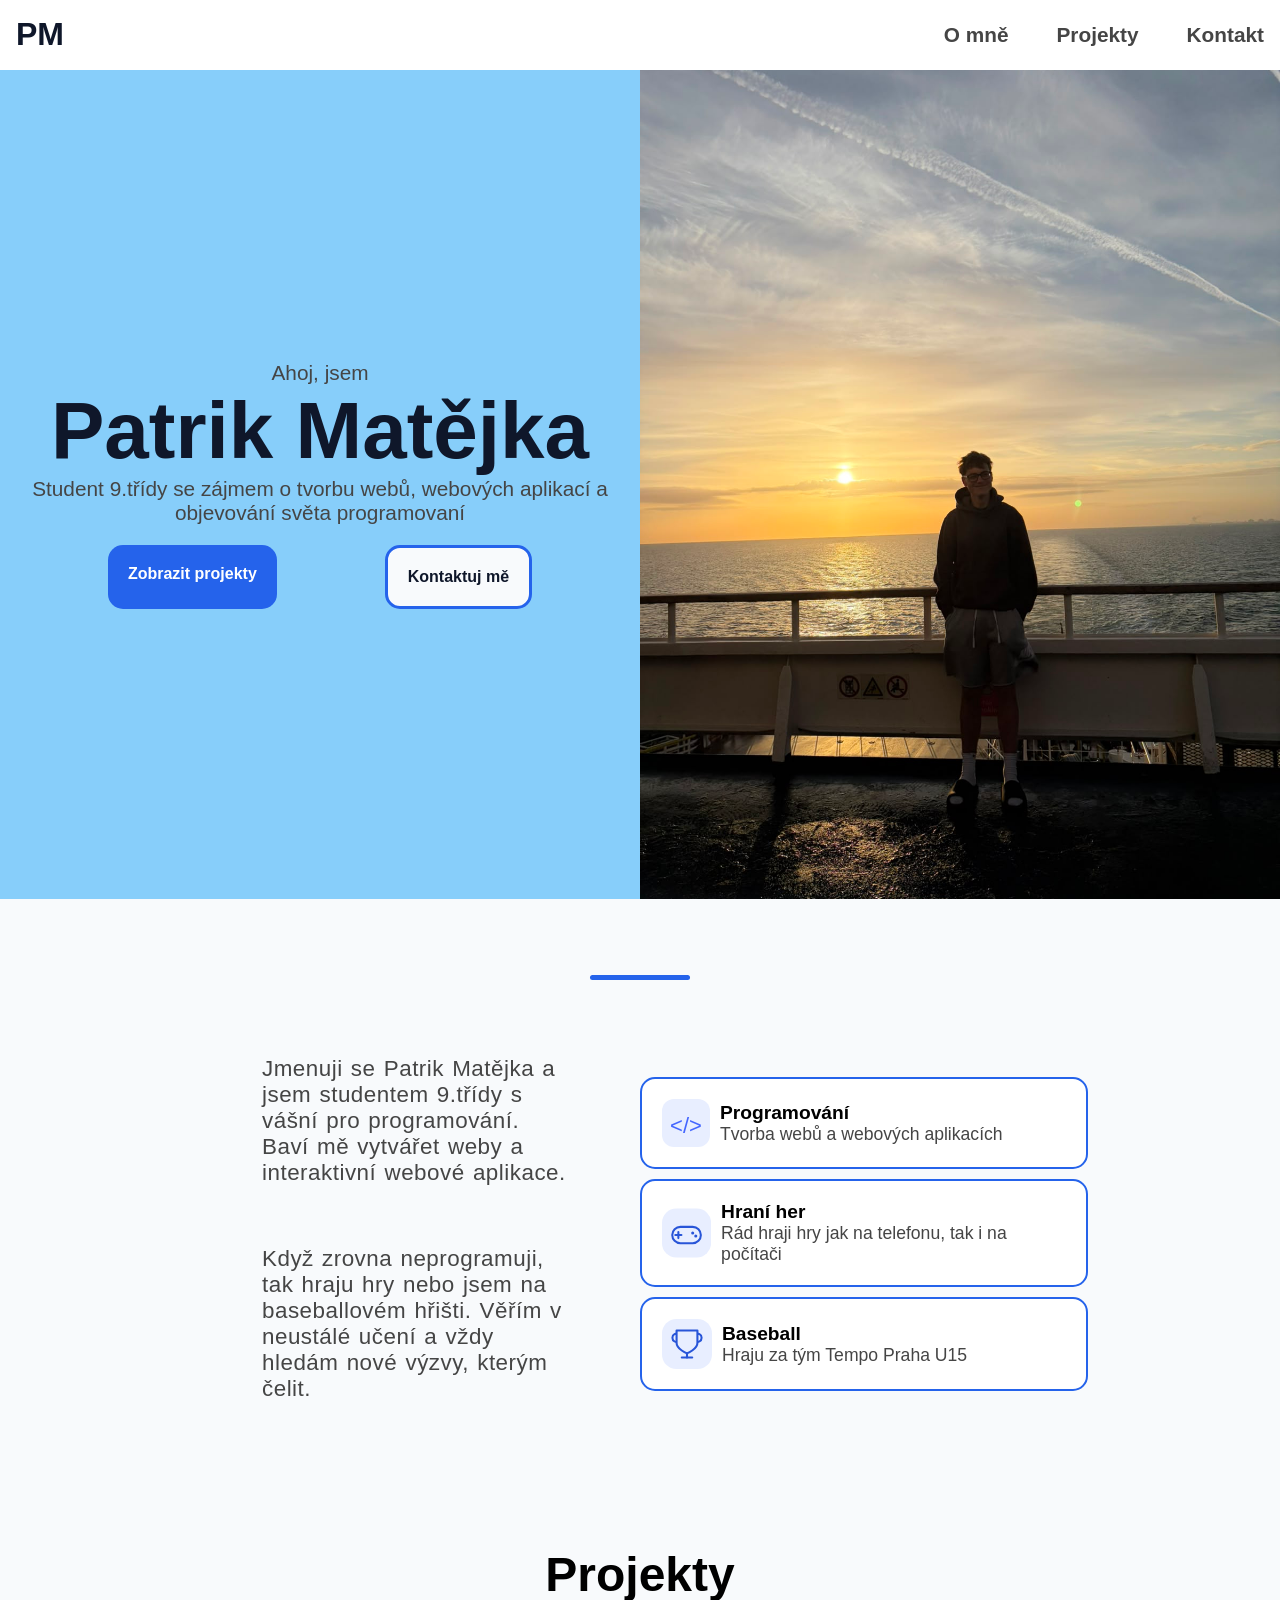
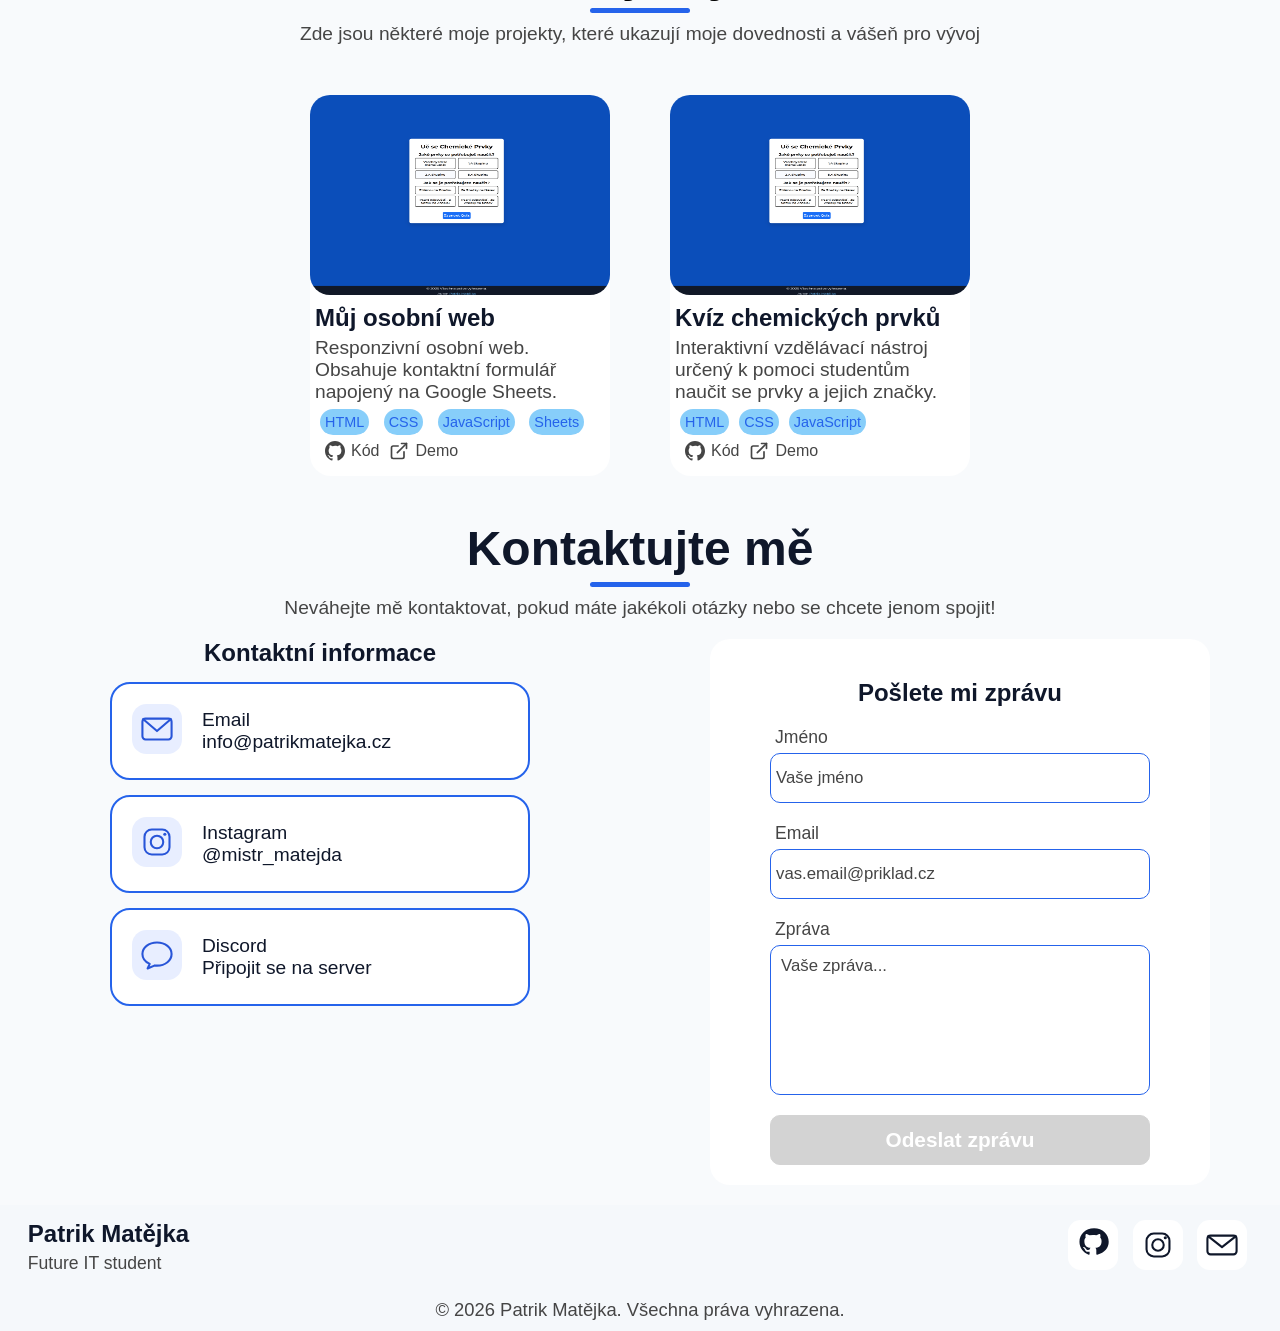
==== index.html @ 0e6f0f00 "Edit photo, Add animation, Add SEO" ====
<!DOCTYPE html>
<html lang="cz">

<head>
    <meta charset="UTF-8">
    <meta name="viewport" content="width=device-width, initial-scale=1.0">
    <title>Patrik Matějka - Webový vývojář</title>
    <meta name="description"
        content="Jsem Patrik Matějka, student a webový vývojář z Prahy. Tvořím weby a webové aplikace v HTML, CSS a JavaScriptu. Podívej se na moje projekty.">
    <meta name="author" content="Patrik Matějka">
    <meta name="robots" content="index, follow">
    <link rel="canonical" href="https://www.patrikmatejka.cz/">

    <!-- Open Graph -->
    <meta property="og:title" content="Patrik Matějka – Webový vývojář & Programátor">
    <meta property="og:description"
        content="Student a webový vývojář z Prahy. Tvořím weby a webové aplikace v HTML, CSS a JavaScriptu.">
    <meta property="og:image" content="https://www.patrikmatejka.cz/photos-icons/myphoto-1.jpeg">
    <meta property="og:url" content="https://www.patrikmatejka.cz/">
    <meta property="og:type" content="website">
    <meta property="og:locale" content="cs_CZ">

    <!-- Twitter/X Card -->
    <meta name="twitter:card" content="summary_large_image">
    <meta name="twitter:title" content="Patrik Matějka – Webový vývojář">
    <meta name="twitter:description" content="Student a webový vývojář z Prahy. Tvořím weby a webové aplikace.">
    <meta name="twitter:image" content="https://www.patrikmatejka.cz/photos-icons/myphoto-1.jpeg">
    <link rel="stylesheet" href="css/style.css">
</head>

<body>
    <!-- === Navbar === -->
    <nav>
        <p><a href="#domu">PM</a></p>
        <div class="hamburger">
            <div class="bar1"></div>
            <div class="bar2"></div>
            <div class="bar3"></div>
        </div>
        <ul class="navbar-links">
            <li><a href="#omne">O mně</a></li>
            <li><a href="#portfolio">Projekty</a></li>
            <li><a href="#kontakt">Kontakt</a></li>
        </ul>
    </nav>
    <!-- === Header === -->
    <header id="domu">
        <div class="header-text">
            <p>Ahoj, jsem </p>
            <h1>Patrik Matějka</h1>
            <p>Student 9.třídy se zájmem o tvorbu webů, webových aplikací a objevování světa programovaní</p>
            <div class="btn-container-header">
                <a href="#portfolio" class="btn-to-portfolio">Zobrazit projekty</a>
                <a href="#kontakt" class="btn-to-contact">Kontaktuj mě</a>
            </div>
        </div>
        <img class="header-img" src="photos-icons/myphoto-1.jpeg" alt="Fokta Patrika Matějky">
    </header>
    <!-- === O mně === -->
    <section class="omne-container" id="omne">
        <h2 class="fade-up">O mně</h2>
        <div class="underline"></div>
        <div class="omne-content-container">
            <div class="omne-text fade-up">
                <div class="omne-text-1">
                    Jmenuji se Patrik Matějka a jsem studentem 9.třídy s vášní pro programování. Baví mě vytvářet weby a
                    interaktivní webové aplikace.
                </div>
                <div class="omne-text-1">
                    Když zrovna neprogramuji, tak hraju hry nebo jsem na baseballovém hřišti. Věřím v neustálé učení a
                    vždy hledám nové výzvy, kterým čelit.
                </div>
            </div>
            <div class="omne-cards">
                <div class="omne-card fade-up"><svg xmlns="http://www.w3.org/2000/svg" viewBox="0 0 24 24" width="48"
                        height="48">
                        <rect width="24" height="24" rx="6" fill="#e8eeff" />
                        <text x="12" y="17" text-anchor="middle" font-size="11" fill="#4466ff">&lt;/&gt;</text>
                    </svg>
                    <div class="omne-card-content">
                        <h3>Programování</h3>
                        <p>Tvorba webů a webových aplikacích</p>
                    </div>
                </div>
                <div class="omne-card fade-up"><svg xmlns="http://www.w3.org/2000/svg" viewBox="0 0 48 48" width="50"
                        height="50">
                        <rect width="48" height="48" rx="14" fill="#e8eeff" />
                        <g transform="translate(8, 12)">
                            <rect x="2" y="6" width="28" height="16" rx="8" fill="none" stroke="#2855d8"
                                stroke-width="2" />
                            <line x1="8" y1="11" x2="8" y2="17" stroke="#2855d8" stroke-width="2"
                                stroke-linecap="round" />
                            <line x1="5" y1="14" x2="11" y2="14" stroke="#2855d8" stroke-width="2"
                                stroke-linecap="round" />
                            <circle cx="22" cy="12" r="1.5" fill="#2855d8" />
                            <circle cx="25" cy="15" r="1.5" fill="#2855d8" />
                        </g>
                    </svg>
                    <div class="omne-card-content">
                        <h3>Hraní her</h3>
                        <p>Rád hraji hry jak na telefonu, tak i na počítači</p>
                    </div>
                </div>
                <div class="omne-card fade-up"><svg xmlns="http://www.w3.org/2000/svg" viewBox="0 0 48 48" width="50"
                        height="50">
                        <rect width="48" height="48" rx="14" fill="#e8eeff" />
                        <g transform="translate(10, 9)">
                            <path d="M4 2 H24 V14 C24 20 14 24 14 24 C14 24 4 20 4 14 Z" fill="none" stroke="#2855d8"
                                stroke-width="2" stroke-linejoin="round" />
                            <path d="M4 5 C4 5 0 5 0 9 C0 13 4 13 4 13" fill="none" stroke="#2855d8" stroke-width="2" />
                            <path d="M24 5 C24 5 28 5 28 9 C28 13 24 13 24 13" fill="none" stroke="#2855d8"
                                stroke-width="2" />
                            <line x1="14" y1="24" x2="14" y2="28" stroke="#2855d8" stroke-width="2"
                                stroke-linecap="round" />
                            <line x1="9" y1="28" x2="19" y2="28" stroke="#2855d8" stroke-width="2"
                                stroke-linecap="round" />
                        </g>
                    </svg>
                    <div class="omne-card-content">
                        <h3>Baseball</h3>
                        <p>Hraju za tým Tempo Praha U15</p>
                    </div>
                </div>
            </div>
        </div>
    </section>
    <!-- === Portfolio === -->
    <section class="portfolio-container" id="portfolio">
        <h2 class="fade-up">Projekty</h2>
        <div class="underline"></div>
        <p>Zde jsou některé moje projekty, které ukazují moje dovednosti a vášeň pro vývoj</p>
        <div class="portfolio-cards">
            <div class="portfolio-card fade-up">
                <img src="/photos-icons/ElementsQuiz.png" alt="Fotka webu" width="100%" height="200px">
                <div class="portfolio-card-content">
                    <h3>Můj osobní web</h3>
                    <p>Responzivní osobní web. Obsahuje kontaktní formulář napojený na Google Sheets.</p>
                    <div class="stack-container">
                        <span class="stack">HTML</span>
                        <span class="stack">CSS</span>
                        <span class="stack">JavaScript</span>
                        <span class="stack">Sheets</span>
                    </div>
                    <div class="portfolio-card-link-container">
                        <a href="https://github.com/Matejda1/MyWebsite" class="portfolio-link">
                            <svg class="link-icon" xmlns="http://www.w3.org/2000/svg" viewBox="0 0 24 24" width="20"
                                height="20" fill="currentColor">
                                <path
                                    d="M12 0C5.37 0 0 5.37 0 12c0 5.3 3.44 9.8 8.21 11.39.6.11.82-.26.82-.58v-2.03c-3.34.73-4.04-1.61-4.04-1.61-.55-1.39-1.34-1.76-1.34-1.76-1.09-.74.08-.73.08-.73 1.2.08 1.84 1.24 1.84 1.24 1.07 1.83 2.81 1.3 3.5 1 .11-.78.42-1.3.76-1.6-2.67-.3-5.47-1.33-5.47-5.93 0-1.31.47-2.38 1.24-3.22-.14-.3-.54-1.52.1-3.18 0 0 1.01-.32 3.3 1.23a11.5 11.5 0 0 1 3-.4c1.02 0 2.04.14 3 .4 2.29-1.55 3.3-1.23 3.3-1.23.64 1.66.24 2.88.12 3.18.77.84 1.23 1.91 1.23 3.22 0 4.61-2.81 5.63-5.49 5.92.43.37.82 1.1.82 2.22v3.29c0 .32.21.7.83.58C20.57 21.8 24 17.3 24 12c0-6.63-5.37-12-12-12z" />
                            </svg>
                            Kód
                        </a>
                        <a href="https://patrikmatejka.cz/" class="portfolio-link">
                            <svg class="link-icon" xmlns="http://www.w3.org/2000/svg" viewBox="0 0 24 24" width="20"
                                height="20" fill="none" stroke="currentColor" stroke-width="2" stroke-linecap="round"
                                stroke-linejoin="round">
                                <path d="M18 13v6a2 2 0 0 1-2 2H5a2 2 0 0 1-2-2V8a2 2 0 0 1 2-2h6" />
                                <polyline points="15 3 21 3 21 9" />
                                <line x1="10" y1="14" x2="21" y2="3" />
                            </svg>
                            Demo
                        </a>
                    </div>
                </div>
            </div>
            <div class="portfolio-card fade-up">
                <img src="/photos-icons/ElementsQuiz.png" alt="Fotka webu" width="100%" height="200px">
                <div class="portfolio-card-content">
                    <h3>Kvíz chemických prvků</h3>
                    <p>Interaktivní vzdělávací nástroj určený k pomoci studentům naučit se prvky a jejich značky.</p>
                    <div class="stack-container">
                        <span class="stack">HTML</span><span class="stack">CSS</span><span
                            class="stack">JavaScript</span>
                    </div>
                    <div class="portfolio-card-link-container">
                        <a href="https://github.com/Matejda1/Elements-Quiz" class="portfolio-link">
                            <svg class="link-icon" xmlns="http://www.w3.org/2000/svg" viewBox="0 0 24 24" width="20"
                                height="20" fill="currentColor">
                                <path
                                    d="M12 0C5.37 0 0 5.37 0 12c0 5.3 3.44 9.8 8.21 11.39.6.11.82-.26.82-.58v-2.03c-3.34.73-4.04-1.61-4.04-1.61-.55-1.39-1.34-1.76-1.34-1.76-1.09-.74.08-.73.08-.73 1.2.08 1.84 1.24 1.84 1.24 1.07 1.83 2.81 1.3 3.5 1 .11-.78.42-1.3.76-1.6-2.67-.3-5.47-1.33-5.47-5.93 0-1.31.47-2.38 1.24-3.22-.14-.3-.54-1.52.1-3.18 0 0 1.01-.32 3.3 1.23a11.5 11.5 0 0 1 3-.4c1.02 0 2.04.14 3 .4 2.29-1.55 3.3-1.23 3.3-1.23.64 1.66.24 2.88.12 3.18.77.84 1.23 1.91 1.23 3.22 0 4.61-2.81 5.63-5.49 5.92.43.37.82 1.1.82 2.22v3.29c0 .32.21.7.83.58C20.57 21.8 24 17.3 24 12c0-6.63-5.37-12-12-12z" />
                            </svg>
                            Kód
                        </a>
                        <a href="https://matejda1.github.io/Elements-Quiz/Vzorecky" class="portfolio-link">
                            <svg class="link-icon" xmlns="http://www.w3.org/2000/svg" viewBox="0 0 24 24" width="20"
                                height="20" fill="none" stroke="currentColor" stroke-width="2" stroke-linecap="round"
                                stroke-linejoin="round">
                                <path d="M18 13v6a2 2 0 0 1-2 2H5a2 2 0 0 1-2-2V8a2 2 0 0 1 2-2h6" />
                                <polyline points="15 3 21 3 21 9" />
                                <line x1="10" y1="14" x2="21" y2="3" />
                            </svg>
                            Demo
                        </a>
                    </div>
                </div>
            </div>
        </div>
    </section>
    <!-- === Kontakt === -->
    <section class="contact" id="kontakt">
        <h2 class="fade-up">Kontaktujte mě</h2>
        <div class="underline"></div>
        <p>Neváhejte mě kontaktovat, pokud máte jakékoli otázky nebo se chcete jenom spojit!</p>
        <div class="contact-content-container">
            <div class="contact-content-info">
                <h3>Kontaktní informace</h3>
                <a href="mailto:info@patrikmatejka.cz">
                    <div class="contact-card fade-up">
                        <svg xmlns="http://www.w3.org/2000/svg" viewBox="0 0 48 48" width="50" height="50">
                            <rect width="48" height="48" rx="14" fill="#e8eeff" />
                            <rect x="10" y="14" width="28" height="20" rx="3" fill="none" stroke="#2855d8"
                                stroke-width="2" />
                            <polyline points="10,14 24,26 38,14" fill="none" stroke="#2855d8" stroke-width="2"
                                stroke-linejoin="round" />
                        </svg>
                        <div class="contact-card-content">
                            <p>Email</p>
                            <a href="mailto:info@patrikmatejka.cz">info@patrikmatejka.cz</a>
                        </div>
                    </div>
                </a>
                <a href="https://www.instagram.com/mistr_matejda/">
                    <div class="contact-card fade-up">
                        <svg xmlns="http://www.w3.org/2000/svg" viewBox="0 0 48 48" width="50" height="50">
                            <rect width="48" height="48" rx="14" fill="#e8eeff" />
                            <rect x="12" y="12" width="24" height="24" rx="7" fill="none" stroke="#2855d8"
                                stroke-width="2" />
                            <circle cx="24" cy="24" r="6" fill="none" stroke="#2855d8" stroke-width="2" />
                            <circle cx="31.5" cy="16.5" r="1.5" fill="#2855d8" />
                        </svg>
                        <div class="contact-card-content">
                            <p>Instagram</p>
                            <a href="https://www.instagram.com/mistr_matejda/">@mistr_matejda</a>
                        </div>
                    </div>
                </a>
                <a href="https://discord.gg/bw46tmnAXj">
                    <div class="contact-card fade-up">
                        <svg xmlns="http://www.w3.org/2000/svg" viewBox="0 0 48 48" width="50" height="50">
                            <rect width="48" height="48" rx="14" fill="#e8eeff" />
                            <path
                                d="M24 12 C16 12 10 17 10 23 C10 27 12.5 30.5 17 32.5 L15 37 L22 34 C22.6 34.1 23.3 34.2 24 34.2 C32 34.2 38 29.2 38 23 C38 17 32 12 24 12 Z"
                                fill="none" stroke="#2855d8" stroke-width="2" stroke-linejoin="round" />
                        </svg>
                        <div class="contact-card-content">
                            <p>Discord</p>
                            <a href="https://discord.gg/bw46tmnAXj">Připojit se na server</a>
                        </div>
                    </div>
                </a>
            </div>
            <div class="contact-form fade-up">
                <h3>Pošlete mi zprávu</h3>
                <form id="contact-form" method="post"
                    action="https://script.google.com/macros/s/AKfycbztQ-FtQQVU8nVSFW3nw4bWiUqEK07-Dh3P06Pc-l7htxsN2pTFbWl1QO2HwCTyJEe8/exec">
                    <div>
                        <label for="name">Jméno</label>
                        <input id="name-input" class="input-js" name="name" type="text" placeholder="Vaše jméno"
                            required>
                    </div>
                    <div>
                        <label for="email">Email</label>
                        <input id="email-input" class="input-js" name="email" type="email"
                            placeholder="vas.email@priklad.cz" required>
                    </div>
                    <div>
                        <label for="message">Zpráva</label>
                        <textarea id="message-input" class="input-js" name="message"
                            placeholder="Vaše zpráva..."></textarea>
                    </div>
                    <button id="submitBtn" type="submit">Odeslat zprávu</button>
                </form>
            </div>
        </div>
    </section>
    <!-- === Footer === -->
    <footer>
        <div class="footer-content">
            <div class="footer-content-text">
                <h3>Patrik Matějka</h3>
                <p>Future IT student</p>
            </div>
            <div class="footer-content-icons">
                <a href="https://github.com/Matejda1">
                    <svg xmlns="http://www.w3.org/2000/svg" viewBox="0 0 48 48" width="50" height="50">
                        <rect width="48" height="48" rx="12" fill="#f1f3f5" />
                        <path transform="translate(11, 8) scale(1.08)"
                            d="M13 0C5.37 0 0 5.37 0 12c0 5.3 3.44 9.8 8.21 11.39.6.11.82-.26.82-.58v-2.03c-3.34.73-4.04-1.61-4.04-1.61-.55-1.39-1.34-1.76-1.34-1.76-1.09-.74.08-.73.08-.73 1.2.08 1.84 1.24 1.84 1.24 1.07 1.83 2.81 1.3 3.5 1 .11-.78.42-1.3.76-1.6-2.67-.3-5.47-1.33-5.47-5.93 0-1.31.47-2.38 1.24-3.22-.14-.3-.54-1.52.1-3.18 0 0 1.01-.32 3.3 1.23a11.5 11.5 0 0 1 3-.4c1.02 0 2.04.14 3 .4 2.29-1.55 3.3-1.23 3.3-1.23.64 1.66.24 2.88.12 3.18.77.84 1.23 1.91 1.23 3.22 0 4.61-2.81 5.63-5.49 5.92.43.37.82 1.1.82 2.22v3.29c0 .32.21.7.83.58C22.57 21.8 26 17.3 26 12 26 5.37 20.63 0 13 0z"
                            fill="#0F172A" />
                    </svg>
                </a>
                <a href="https://www.instagram.com/mistr_matejda/">
                    <svg xmlns="http://www.w3.org/2000/svg" viewBox="0 0 48 48" width="50" height="50">
                        <rect width="48" height="48" rx="12" fill="#f1f3f5" />
                        <rect x="13" y="13" width="22" height="22" rx="7" fill="none" stroke="#0F172A"
                            stroke-width="2" />
                        <circle cx="24" cy="24" r="5.5" fill="none" stroke="#0F172A" stroke-width="2" />
                        <circle cx="31" cy="17" r="1.5" fill="#0F172A" />
                    </svg>
                </a>
                <a href="mailto:info@patrikmatejka.cz">
                    <svg xmlns="http://www.w3.org/2000/svg" viewBox="0 0 48 48" width="50" height="50">
                        <rect width="48" height="48" rx="12" fill="#f1f3f5" />
                        <rect x="10" y="15" width="28" height="18" rx="3" fill="none" stroke="#0F172A"
                            stroke-width="2" />
                        <polyline points="10,15 24,26 38,15" fill="none" stroke="#0F172A" stroke-width="2"
                            stroke-linejoin="round" />
                    </svg>
                </a>
            </div>
        </div>
        <div class="footer-oficials">
            <p>© <span id="footer-year"></span> Patrik Matějka. Všechna práva vyhrazena.</p>
        </div>
    </footer>

    <!-- Alert -->
    <div class="alert" style="display: none;">
        <div class="all-contentA">
            <h2 class="titleA"></h2>
            <div class="contentA">
                <p class="text"></p>
                <button class="confirmABtn"></button>
            </div>
        </div>
    </div>

    <script src="js/main.js" defer></script>

    <script type="application/ld+json">
        {
        "@context": "https://schema.org",
        "@type": "Person",
        "name": "Patrik Matějka",
        "url": "https://www.patrikmatejka.cz",
        "email": "info@patrikmatejka.cz",
        "jobTitle": "Webový vývojář",
        "description": "Student a webový vývojář z Prahy se zaměřením na HTML, CSS a JavaScript.",
        "sameAs": [
            "https://github.com/Matejda1",
            "https://www.instagram.com/mistr_matejda/"
        ]
    }
    </script>
</body>

</html>
---- css/style.css ----
* {
    margin: 0;
    padding: 0;
    box-sizing: border-box;
}

/* Fonts */
@import url('https://fonts.googleapis.com/css2?family=Poppins:wght@400;500;600;700&family=Inter:wght@400;500;600;700&display=swap');

:root {
    --background-white: #F8FAFC;
    --background-normal-white: #fff;
    --background-grey: #F5F8FB;
    --text-dark: #0F172A;
    --text-grey: #454545;
    --text-white: #fff;
    --primary-blue: #2563EB;
    --secondary-blue: #38BDF8;
    --background-blue: #87CEFA;
    --footer-background: #F5F8FB;
    --heading-font: "Poppins", sans-serif;
    --text-font: "Inter", sans-serif;
    --transition-main: 0.4s;
    --transition-secondary: 0.2s;
}

h1,
h2,
h3,
h4,
h5,
h6 {
    font-family: var(--heading-font);
}

h2 {
    font-size: 3rem;
    padding-top: 15px;
}

body {
    font-family: var(--text-font);
    padding-top: 70px;
    position: relative;
}

ul {
    list-style: none;
}

a {
    text-decoration: none;
}

/* Reusable elemets */
.underline {
    width: 100px;
    height: 5px;
    margin: 6px 0;
    background-color: var(--primary-blue);
    margin-left: auto;
    margin-right: auto;
    border-radius: 5px;
}

.fade-up {
    opacity: 0;
    transform: translateY(40px);
    animation: fadeUp ease forwards;
    animation-timeline: view();
    animation-range: entry 0% cover 30%;
}

@keyframes fadeUp {
    from {
        opacity: 0;
        transform: translateY(40px);
    }

    to {
        opacity: 1;
        transform: translateY(0);
    }
}

/* Alert */
.alert {
    position: fixed;
    top: 0;
    left: 0;
    right: 0;
    bottom: 0;
    display: flex;
    align-items: center;
    justify-content: center;
    background-color: rgba(0, 0, 0, 0.5);
}

.all-contentA {
    background: var(--background-normal-white);
    padding: 10px;
    padding-top: 30px;
    padding-bottom: 30px;
    border-radius: 10px;
    width: 300px;
    text-align: center;
}

.alert>.all-contentA>.titleA {
    font-size: 1.5rem;
    font-weight: 700;
    color: var(--text-dark);
}

.alert>.all-contentA>.contentA {
    margin-top: 10px;
    font-size: 1rem;
    font-weight: 500;
    color: var(--text-grey);
}

.alert>.all-contentA>.contentA>.confirmABtn {
    margin-top: 10px;
    margin-bottom: 5px;
    padding: 10px;
    background-color: var(--background-blue);
    border: none;
    border-radius: 10px;
    font-size: 1.1rem;
    font-weight: bold;
    color: var(--text-white);
}


/* Navbar */
nav {
    background-color: var(--background-normal-white);
    display: flex;
    justify-content: space-between;
    padding: 1rem;
    font-weight: bold;
    font-size: 1.3rem;
    align-items: center;
    position: fixed;
    top: 0;
    width: 100%;
    overflow: hidden;
    z-index: 9999;
    transition: var(--transition-main);
}


.navbar-links>li>a {
    color: var(--text-grey);
}

nav>p:hover>a,
.navbar-links>li:hover>a {
    color: var(--primary-blue);
    cursor: pointer;
}

.navbar-links {
    display: flex;
    gap: 3rem;
}

nav>p>a {
    font-family: var(--heading-font);
    color: var(--text-dark);
    font-size: 2rem;
}

.hamburger {
    display: none;
    cursor: pointer;
    width: 34px;
}

.bar1,
.bar2,
.bar3 {
    width: 35px;
    height: 5px;
    margin: 6px 0;
    transition: var(--transition-main);
    background-color: var(--primary-blue);
}

.change .bar1 {
    transform: translate(0, 11px) rotate(-45deg);
}

.change .bar2 {
    opacity: 0;
}

.change .bar3 {
    transform: translate(0, -11px) rotate(45deg);
}

@media (max-width: 768px) {
    nav {
        flex-wrap: wrap;
    }

    .hamburger {
        display: inline-block;
        flex-wrap: wrap;
    }

    .navbar-links {
        display: none;
        flex-basis: 100%;
        flex-wrap: wrap;
    }

    .navbar-links li {
        flex-basis: 100%;
    }

    .navbar-links a {
        text-align: center;
    }
}

/* Heading */
header {
    display: grid;
    position: relative;
    min-height: calc(100vh - 71px);
    grid-template-columns: 50% 50%;
    background-color: var(--background-white);
}

.header-text {
    display: flex;
    flex-direction: column;
    justify-content: center;
    text-align: center;
    background-color: var(--background-blue);
}

.header-text>p {
    color: var(--text-grey);
    font-size: 1.3rem;
    transition: var(--transition-secondary);
}

.header-text>h1 {
    color: var(--text-dark);
    font-size: 5rem;
    transition: var(--transition-main);
}

.btn-container-header {
    display: flex;
    margin-top: 20px;
    justify-content: space-evenly;
    transition: var(--transition-secondary);
}

.btn-to-portfolio {
    height: auto;
    width: auto;
    padding: 20px;
    border-radius: 15px;
    background-color: var(--primary-blue);
    font-weight: bold;
}

.btn-to-portfolio:hover {
    cursor: pointer;
    background-color: var(--secondary-blue);
    transition: var(--transition-main);
}

.btn-to-portfolio:hover {
    color: var(--text-dark);
}

.btn-to-portfolio {
    color: var(--text-white);
}

.btn-to-contact {
    background-color: var(--background-white);
    height: auto;
    width: auto;
    padding: 20px;
    border-radius: 15px;
    font-weight: bold;
    border: solid var(--primary-blue);
}

.btn-to-contact {
    color: var(--text-dark);
}

.btn-to-contact:hover {
    cursor: pointer;
    border: 4px solid var(--secondary-blue);
    transition: var(--transition-main);
}

.header-img {
    width: 100%;
    height: calc(100vh - 71px);
    object-fit: cover;
    object-position: center;
}

@media (max-width: 768px) {
    header {
        grid-template-columns: 100%;
    }

    .header-text {
        height: calc(100vh - 71px);
        align-items: center;
    }

    .btn-container-header {
        width: 50%;
    }

    .btn-to-portfolio,
    .btn-to-contact {
        margin-top: 10px;
    }

    .header-img {
        height: 90vh;
    }
}

@media (max-width: 600px) {
    .btn-container-header {
        flex-direction: column;
    }
}

/* O mne */
.omne-container {
    text-align: center;
    background-color: var(--background-white);
    width: 100%;
    height: auto;
    padding-bottom: 60px;
    z-index: 9999;
}

.omne-content-container {
    display: grid;
    grid-template-columns: 50% 50%;
    margin-left: auto;
    margin-right: auto;
    width: 70%;
}

.omne-text {
    padding: 40px;
}

.omne-text-1 {
    text-align: start;
    padding: 30px;
    color: var(--text-grey);
    font-weight: 500;
    font-size: 1.4rem;
    letter-spacing: 0.5px;
    word-spacing: 1.5px;
}

.omne-cards {
    display: flex;
    flex-direction: column;
    justify-content: center;
}

.omne-card {
    display: flex;
    max-width: 550px;
    height: auto;
    background-color: var(--background-normal-white);
    padding: 20px;
    margin-top: 10px;
    align-items: center;
    border: solid 2px var(--primary-blue);
    border-radius: 15px;
}

.omne-card:hover {
    border: solid 2px var(--secondary-blue);
    padding: 25px;
    transition: var(--transition-secondary);
    cursor: pointer;
}

.omne-card-content {
    text-align: start;
    margin-left: 10px;
}

.omne-card-content>h3 {
    font-size: 1.2rem;
}

.omne-card-content>p {
    color: var(--text-grey);
    font-size: 1.1rem;
}

@media (max-width: 1200px) {
    .omne-content-container {
        width: 100%;
    }

    .omne-text-1 {
        padding: 0;
        padding-top: 30px;
    }
}

@media (max-width: 768px) {
    .omne-content-container {
        grid-template-columns: 100%;
    }

    .omne-cards {
        align-items: center;
    }

    .omne-card {
        width: 90%;
    }
}

/* Portfolio */
.portfolio-container {
    text-align: center;
    height: auto;
    background-color: var(--background-white);
}

.portfolio-container>p {
    color: var(--text-grey);
    font-size: 1.2rem;
    margin-top: 10px;
    margin-bottom: 20px;
}

.portfolio-cards {
    display: flex;
    flex-wrap: wrap;
    justify-content: center;
}

.portfolio-card {
    max-width: 300px;
    width: fit-content;
    margin: 30px;
    border-radius: 21px;
    background-color: var(--background-normal-white);
    text-align: start;
}

.portfolio-card:hover {
    border: solid 2px var(--secondary-blue);
    border-radius: 21px;
    transition: var(--transition-main);
    cursor: pointer;
    transition: var(--transition-secondary);
}

.portfolio-card:hover>.portfolio-card-content {
    padding: 7px;
    transition: var(--transition-main);
}

.portfolio-card>img {
    border-radius: 20px;
}

.portfolio-card-content {
    padding: 5px;
}

.portfolio-card-content>h3 {
    font-size: 1.5rem;
    color: var(--text-dark);
}

.portfolio-card-content>p {
    color: var(--text-grey);
    font-size: 1.2rem;
    margin-top: 5px;
}

.stack-container {
    margin-top: 10px;
}

.stack {
    margin: 5px;
    padding: 5px;
    background-color: var(--background-blue);
    width: fit-content;
    border-radius: 15px;
    color: var(--primary-blue);
    font-size: 0.9rem;
}

.portfolio-card-link-container {
    display: flex;
    gap: 10px;
    margin: 10px;
}

.portfolio-link {
    display: flex;
    align-items: center;
    gap: 6px;
    color: var(--text-grey);
    transition: var(--transition-secondary);
}

.portfolio-link:hover {
    color: var(--primary-blue);
}

@media (max-width: 768px) {
    .portfolio-container {
        padding-top: var(--omne-height);
    }
}

/* Kontakt */
.contact {
    text-align: center;
    background-color: var(--background-white);
    padding-bottom: 20px;
}

.contact>h2 {
    color: var(--text-dark);
}

.contact>p {
    color: var(--text-grey);
    font-size: 1.2rem;
    margin-top: 10px;
    margin-bottom: 20px;
}

.contact-content-container {
    display: grid;
    grid-template-columns: 50% 50%;
}

.contact-content-info>h3,
.contact-form>h3 {
    color: var(--text-dark);
    font-size: 1.5rem;
}

.contact-card {
    display: flex;
    margin: 15px;
    padding: 20px;
    background-color: var(--background-normal-white);
    width: 420px;
    margin-left: auto;
    margin-right: auto;
    align-items: center;
    border-radius: 20px;
    border: 2px solid var(--primary-blue);
}

.contact-card:hover {
    border: 2px solid var(--secondary-blue);
    transition: var(--transition-secondary);
}

.contact-card-content {
    text-align: start;
    margin-left: 20px;
    padding-right: 100px;
}

.contact-card-content>p {
    color: var(--text-grey);
    margin-bottom: 2px;
}

.contact-card-content>a {
    color: var(--text-dark);
    font-size: 1.2rem;
}

.contact-form {
    width: 500px;
    height: fit-content;
    padding-left: 60px;
    padding-right: 60px;
    padding-top: 40px;
    padding-bottom: 20px;
    height: fit-content;
    background-color: var(--background-normal-white);
    border-radius: 20px;
    margin-left: auto;
    margin-right: auto;
}

.contact-form>h3 {
    margin-bottom: 20px;
    color: var(--text-dark);
}

.contact-form>form {
    display: flex;
    flex-direction: column;
    gap: 20px;
    height: fit-content;
}

.contact-form>form>div {
    display: flex;
    flex-direction: column;
    gap: 5px;
    align-items: start;
}

.contact-form>form>div>label {
    color: var(--text-grey);
    font-size: 1.1rem;
    margin-left: 5px;
}

.contact-form>form>div>input,
.contact-form>form>div>textarea {
    width: 100%;
    height: 50px;
    border-radius: 10px;
    border: 1.5px solid var(--primary-blue);
    outline: none;
    padding: 5px;
}

.contact-form>form>div>input:focus,
.contact-form>form>div>textarea:focus {
    border: 1.5px solid var(--secondary-blue);
}

.contact-form>form>div>input::placeholder,
.contact-form>form>div>textarea::placeholder {
    color: var(--text-grey);
    font-family: var(--text-font);
    font-size: 1.05rem;
}

.contact-form>form>div>input:not(:placeholder-shown),
.contact-form>form>div>textarea:not(:placeholder-shown) {
    color: var(--text-dark);
    font-size: 1.1rem;
    background-color: #E8F0FE;
}

.contact-form input.touched:valid,
.contact-form textarea.touched:not(:placeholder-shown) {
    background-color: #E8F0FE;
}

.contact-form input.touched:invalid {
    background-color: #fff0f0;
    border-color: #ef4444;
}

.contact-form>form>div>textarea {
    width: 100%;
    height: 150px;
    resize: none;
}

.contact-form>form>div>textarea {
    padding: 10px;
}

.contact-form>form>button {
    width: 100%;
    height: 50px;
    border-radius: 10px;
    background-color: #D3D3D3;
    border: 1px solid #D3D3D3;
    color: var(--text-white);
    font-size: 1.3rem;
    font-weight: bold;
}

.contact-form>form:valid>button {
    background-color: var(--primary-blue);
    border: 1px solid var(--primary-blue);
}

@media (max-width: 850px) {
    .contact-content-container {
        grid-template-columns: 100%;
    }

    .contact-card {
        width: 350px;
    }

    .contact-card-content {
        padding-right: 50px;
    }

    .contact-form {
        margin-top: 20px;
    }
}

@media (max-width: 450px) {
    .contact-card {
        width: 300px;
    }

    .contact-form {
        width: 300px;
        padding-left: 30px;
        padding-right: 30px;
    }
}

/* Footer */
footer {
    background-color: var(--background-grey);
}

.footer-content {
    display: flex;
    width: 98%;
    margin-left: auto;
    margin-right: auto;
    justify-content: space-between;
    padding: 15px;
}

.footer-content-text>h3 {
    font-size: 1.5rem;
    color: var(--text-dark);
}

.footer-content-text>p {
    color: var(--text-grey);
    margin-top: 5px;
    font-size: 1.1rem;
}

.footer-content-icons>a {
    padding: 5px;
}

.footer-content-icons>a>svg>rect {
    fill: var(--background-normal-white);
}

.footer-content-icons>a:hover>svg>rect {
    fill: var(--background-blue);
    transition: var(--transition-secondary);
}

.footer-oficials {
    text-align: center;
    padding: 10px;
    font-size: 1.15rem;
    color: var(--text-grey);
}

@media (max-width: 768px) {
    .footer-content {
        flex-direction: column;
    }

    .footer-content-text {
        text-align: center;
    }

    .footer-content-icons {
        margin-left: auto;
        margin-right: auto;
        margin-top: 15px;
    }
}
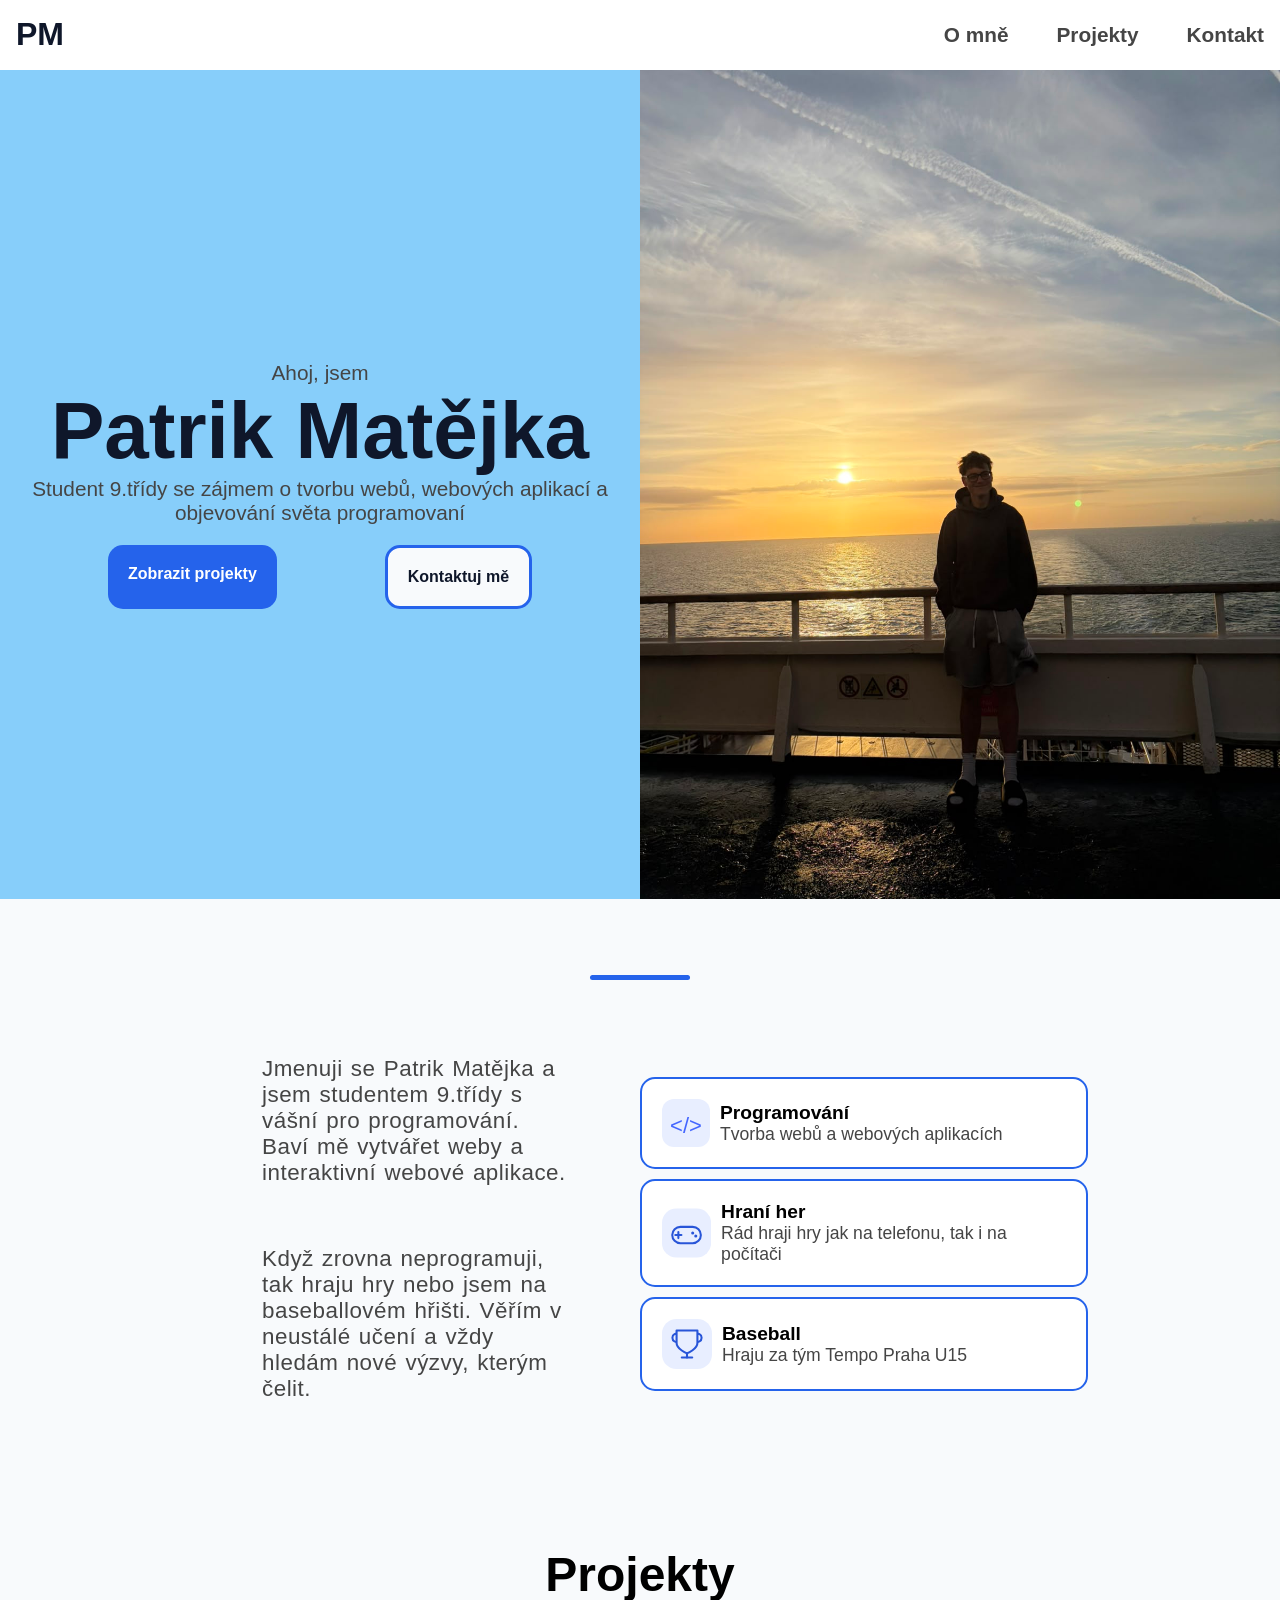
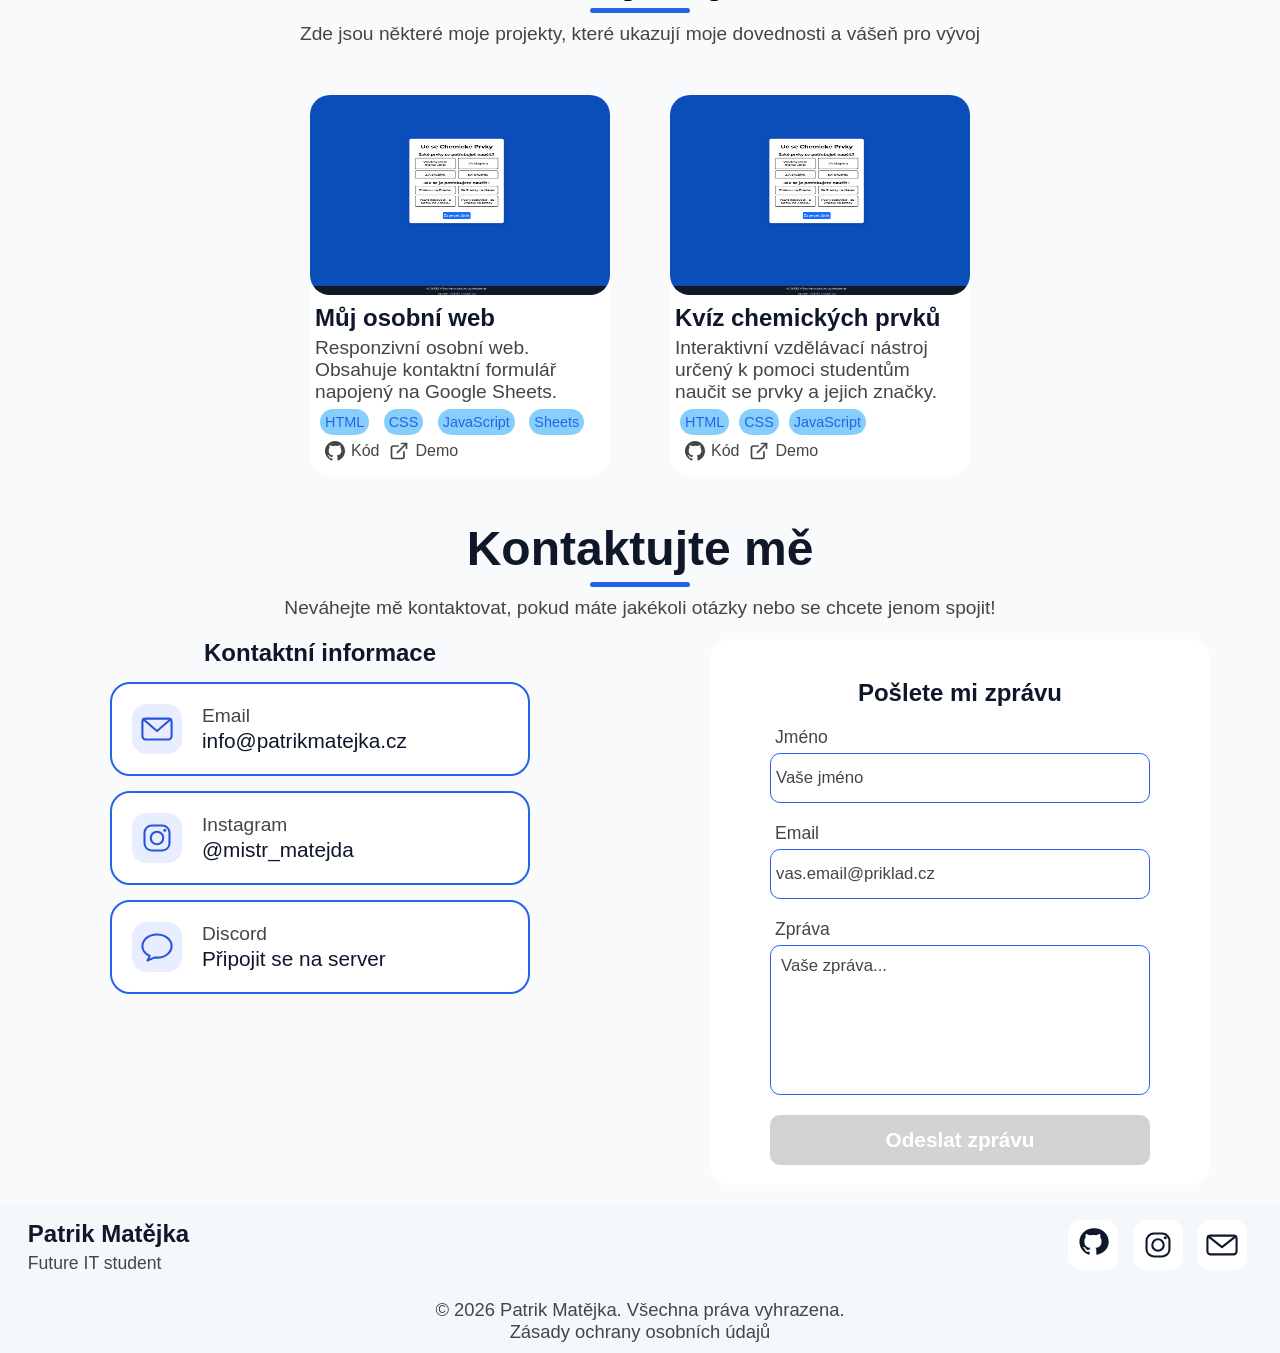
==== commit ce1d236c: "Add Privacy Policy, Add Honeypot Add full css and html for Privacy Policy, Add Honeypot for form, Ed" ====
--- a/index.html
+++ b/index.html
@@ -25,6 +25,7 @@
     <meta name="twitter:title" content="Patrik Matějka – Webový vývojář">
     <meta name="twitter:description" content="Student a webový vývojář z Prahy. Tvořím weby a webové aplikace.">
     <meta name="twitter:image" content="https://www.patrikmatejka.cz/photos-icons/myphoto-1.jpeg">
+    <!-- External CSS -->
     <link rel="stylesheet" href="css/style.css">
 </head>
 
@@ -54,7 +55,7 @@
                 <a href="#kontakt" class="btn-to-contact">Kontaktuj mě</a>
             </div>
         </div>
-        <img class="header-img" src="photos-icons/myphoto-1.jpeg" alt="Fokta Patrika Matějky">
+        <img class="header-img" src="photos-icons/myphoto-1.jpeg" alt="Fokta Patrika Matějky" loading="lazy">
     </header>
     <!-- === O mně === -->
     <section class="omne-container" id="omne">
@@ -131,7 +132,7 @@
         <p>Zde jsou některé moje projekty, které ukazují moje dovednosti a vášeň pro vývoj</p>
         <div class="portfolio-cards">
             <div class="portfolio-card fade-up">
-                <img src="/photos-icons/ElementsQuiz.png" alt="Fotka webu" width="100%" height="200px">
+                <img src="/photos-icons/ElementsQuiz.png" alt="Fotka webu" width="100%" height="200px" loading="lazy">
                 <div class="portfolio-card-content">
                     <h3>Můj osobní web</h3>
                     <p>Responzivní osobní web. Obsahuje kontaktní formulář napojený na Google Sheets.</p>
@@ -164,7 +165,7 @@
                 </div>
             </div>
             <div class="portfolio-card fade-up">
-                <img src="/photos-icons/ElementsQuiz.png" alt="Fotka webu" width="100%" height="200px">
+                <img src="/photos-icons/ElementsQuiz.png" alt="Fotka webu" width="100%" height="200px" loading="lazy">
                 <div class="portfolio-card-content">
                     <h3>Kvíz chemických prvků</h3>
                     <p>Interaktivní vzdělávací nástroj určený k pomoci studentům naučit se prvky a jejich značky.</p>
@@ -214,8 +215,8 @@
                                 stroke-linejoin="round" />
                         </svg>
                         <div class="contact-card-content">
-                            <p>Email</p>
-                            <a href="mailto:info@patrikmatejka.cz">info@patrikmatejka.cz</a>
+                            <p class="contact-card-title">Email</p>
+                            <p class="contact-card-info-text">info@patrikmatejka.cz</p>
                         </div>
                     </div>
                 </a>
@@ -229,8 +230,8 @@
                             <circle cx="31.5" cy="16.5" r="1.5" fill="#2855d8" />
                         </svg>
                         <div class="contact-card-content">
-                            <p>Instagram</p>
-                            <a href="https://www.instagram.com/mistr_matejda/">@mistr_matejda</a>
+                            <p class="contact-card-title">Instagram</p>
+                            <p class="contact-card-info-text">@mistr_matejda</p>
                         </div>
                     </div>
                 </a>
@@ -243,8 +244,8 @@
                                 fill="none" stroke="#2855d8" stroke-width="2" stroke-linejoin="round" />
                         </svg>
                         <div class="contact-card-content">
-                            <p>Discord</p>
-                            <a href="https://discord.gg/bw46tmnAXj">Připojit se na server</a>
+                            <p class="contact-card-title">Discord</p>
+                            <p class="contact-card-info-text">Připojit se na server</p>
                         </div>
                     </div>
                 </a>
@@ -268,6 +269,8 @@
                         <textarea id="message-input" class="input-js" name="message"
                             placeholder="Vaše zpráva..."></textarea>
                     </div>
+                    <input type="text" name="honeypot" id="honeypot" style="display: none;" tabindex="-1"
+                        autocomplete="off">
                     <button id="submitBtn" type="submit">Odeslat zprávu</button>
                 </form>
             </div>
@@ -310,7 +313,8 @@
             </div>
         </div>
         <div class="footer-oficials">
-            <p>© <span id="footer-year"></span> Patrik Matějka. Všechna práva vyhrazena.</p>
+            <p>© <span class="footer-year"></span> Patrik Matějka. Všechna práva vyhrazena.</p>
+            <a href="Privacy-policy.html">Zásady ochrany osobních údajů</a>
         </div>
     </footer>
 
--- a/css/style.css
+++ b/css/style.css
@@ -588,14 +588,15 @@
     padding-right: 100px;
 }
 
-.contact-card-content>p {
-    color: var(--text-grey);
+.contact-card-title {
+    color: var(--text-grey);
+    font-size: 1.2rem;
     margin-bottom: 2px;
 }
 
-.contact-card-content>a {
-    color: var(--text-dark);
-    font-size: 1.2rem;
+.contact-card-info-text {
+    color: var(--text-dark);
+    font-size: 1.3rem;
 }
 
 .contact-form {
@@ -700,6 +701,7 @@
 .contact-form>form:valid>button {
     background-color: var(--primary-blue);
     border: 1px solid var(--primary-blue);
+    cursor: pointer;
 }
 
 @media (max-width: 850px) {
@@ -708,7 +710,7 @@
     }
 
     .contact-card {
-        width: 350px;
+        width: 90%;
     }
 
     .contact-card-content {
@@ -717,16 +719,17 @@
 
     .contact-form {
         margin-top: 20px;
+        width: 90%;
     }
 }
 
 @media (max-width: 450px) {
     .contact-card {
-        width: 300px;
+        width: 90%;
     }
 
     .contact-form {
-        width: 300px;
+        width: 90%;
         padding-left: 30px;
         padding-right: 30px;
     }
@@ -777,6 +780,16 @@
     color: var(--text-grey);
 }
 
+.footer-oficials>a{
+    color: var(--text-grey);
+}
+
+.footer-oficials>a:hover{
+    color: var(--secondary-blue);
+    text-decoration: underline;
+    transition: var(--transition-secondary);
+}
+
 @media (max-width: 768px) {
     .footer-content {
         flex-direction: column;
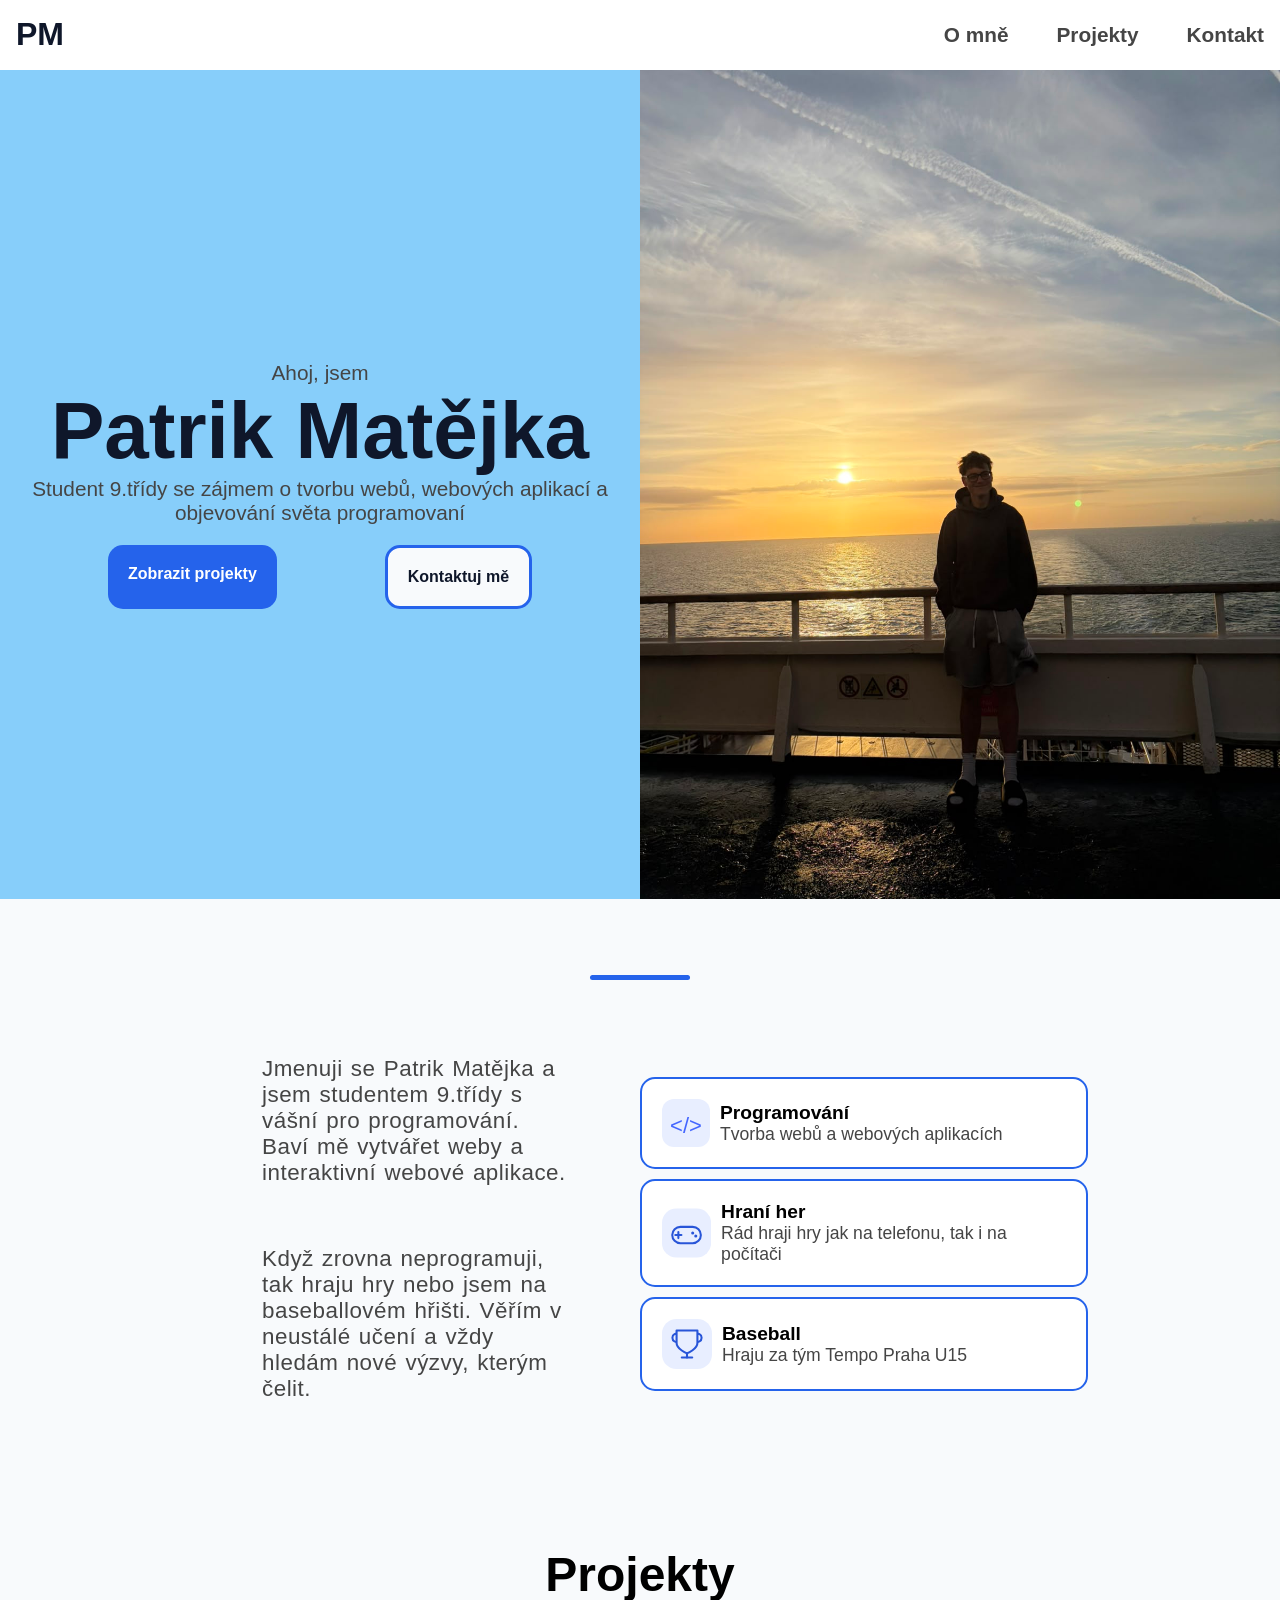
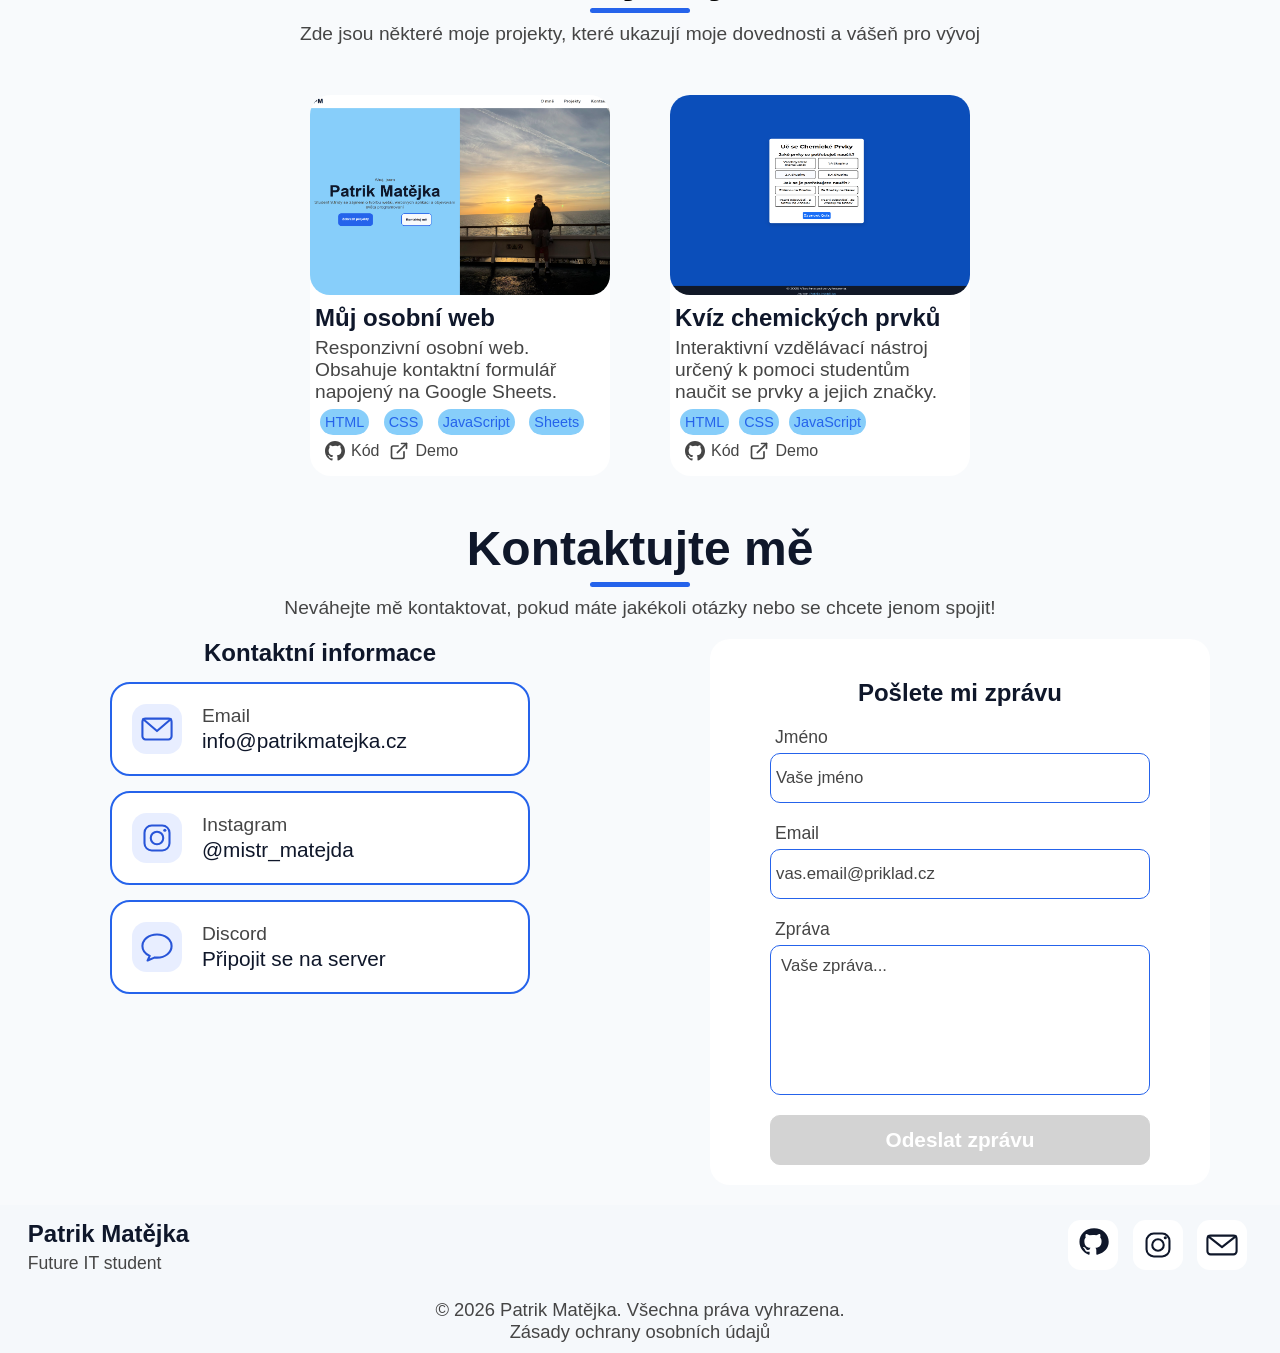
==== commit 62c7989c: "Add photo of my website" ====
--- a/index.html
+++ b/index.html
@@ -5,6 +5,13 @@
     <meta charset="UTF-8">
     <meta name="viewport" content="width=device-width, initial-scale=1.0">
     <title>Patrik Matějka - Webový vývojář</title>
+    <link rel="icon" type="image/png" href="photos-icons/favicon-96x96.png" sizes="96x96" />
+    <link rel="icon" type="image/svg+xml" href="photos-icons/favicon.svg" />
+    <link rel="shortcut icon" href="photos-icons/favicon.ico" />
+    <link rel="apple-touch-icon" sizes="180x180" href="photos-icons/apple-touch-icon.png" />
+    <meta name="apple-mobile-web-app-title" content="Patrik Matějka" />
+
+
     <meta name="description"
         content="Jsem Patrik Matějka, student a webový vývojář z Prahy. Tvořím weby a webové aplikace v HTML, CSS a JavaScriptu. Podívej se na moje projekty.">
     <meta name="author" content="Patrik Matějka">
@@ -132,7 +139,7 @@
         <p>Zde jsou některé moje projekty, které ukazují moje dovednosti a vášeň pro vývoj</p>
         <div class="portfolio-cards">
             <div class="portfolio-card fade-up">
-                <img src="/photos-icons/ElementsQuiz.png" alt="Fotka webu" width="100%" height="200px" loading="lazy">
+                <img src="/photos-icons/MyWebsite.png" alt="Fotka webu" width="100%" height="200px" loading="lazy">
                 <div class="portfolio-card-content">
                     <h3>Můj osobní web</h3>
                     <p>Responzivní osobní web. Obsahuje kontaktní formulář napojený na Google Sheets.</p>
@@ -235,7 +242,7 @@
                         </div>
                     </div>
                 </a>
-                <a href="https://discord.gg/bw46tmnAXj">
+                <a href="https://discord.gg/YFD2nmJeun">
                     <div class="contact-card fade-up">
                         <svg xmlns="http://www.w3.org/2000/svg" viewBox="0 0 48 48" width="50" height="50">
                             <rect width="48" height="48" rx="14" fill="#e8eeff" />
--- a/css/style.css
+++ b/css/style.css
@@ -646,6 +646,7 @@
     border: 1.5px solid var(--primary-blue);
     outline: none;
     padding: 5px;
+    font-size: 16px;
 }
 
 .contact-form>form>div>input:focus,
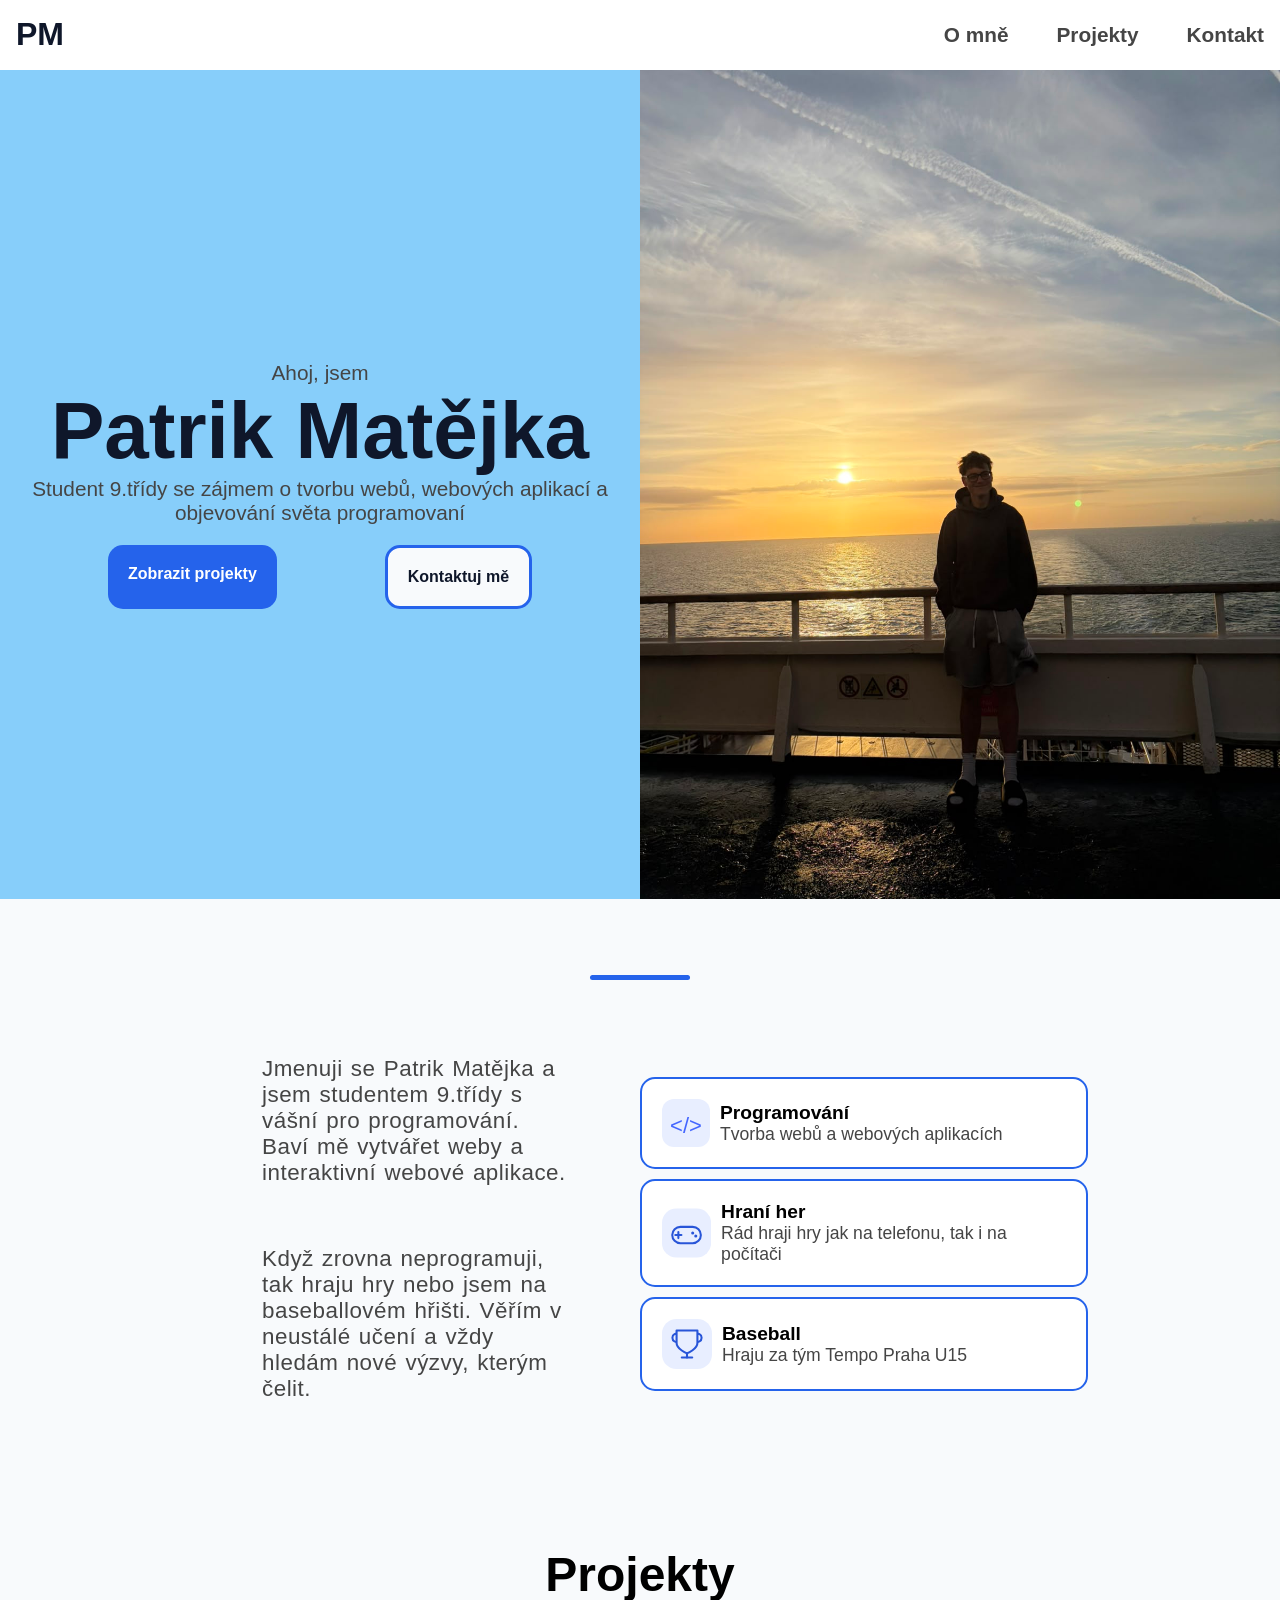
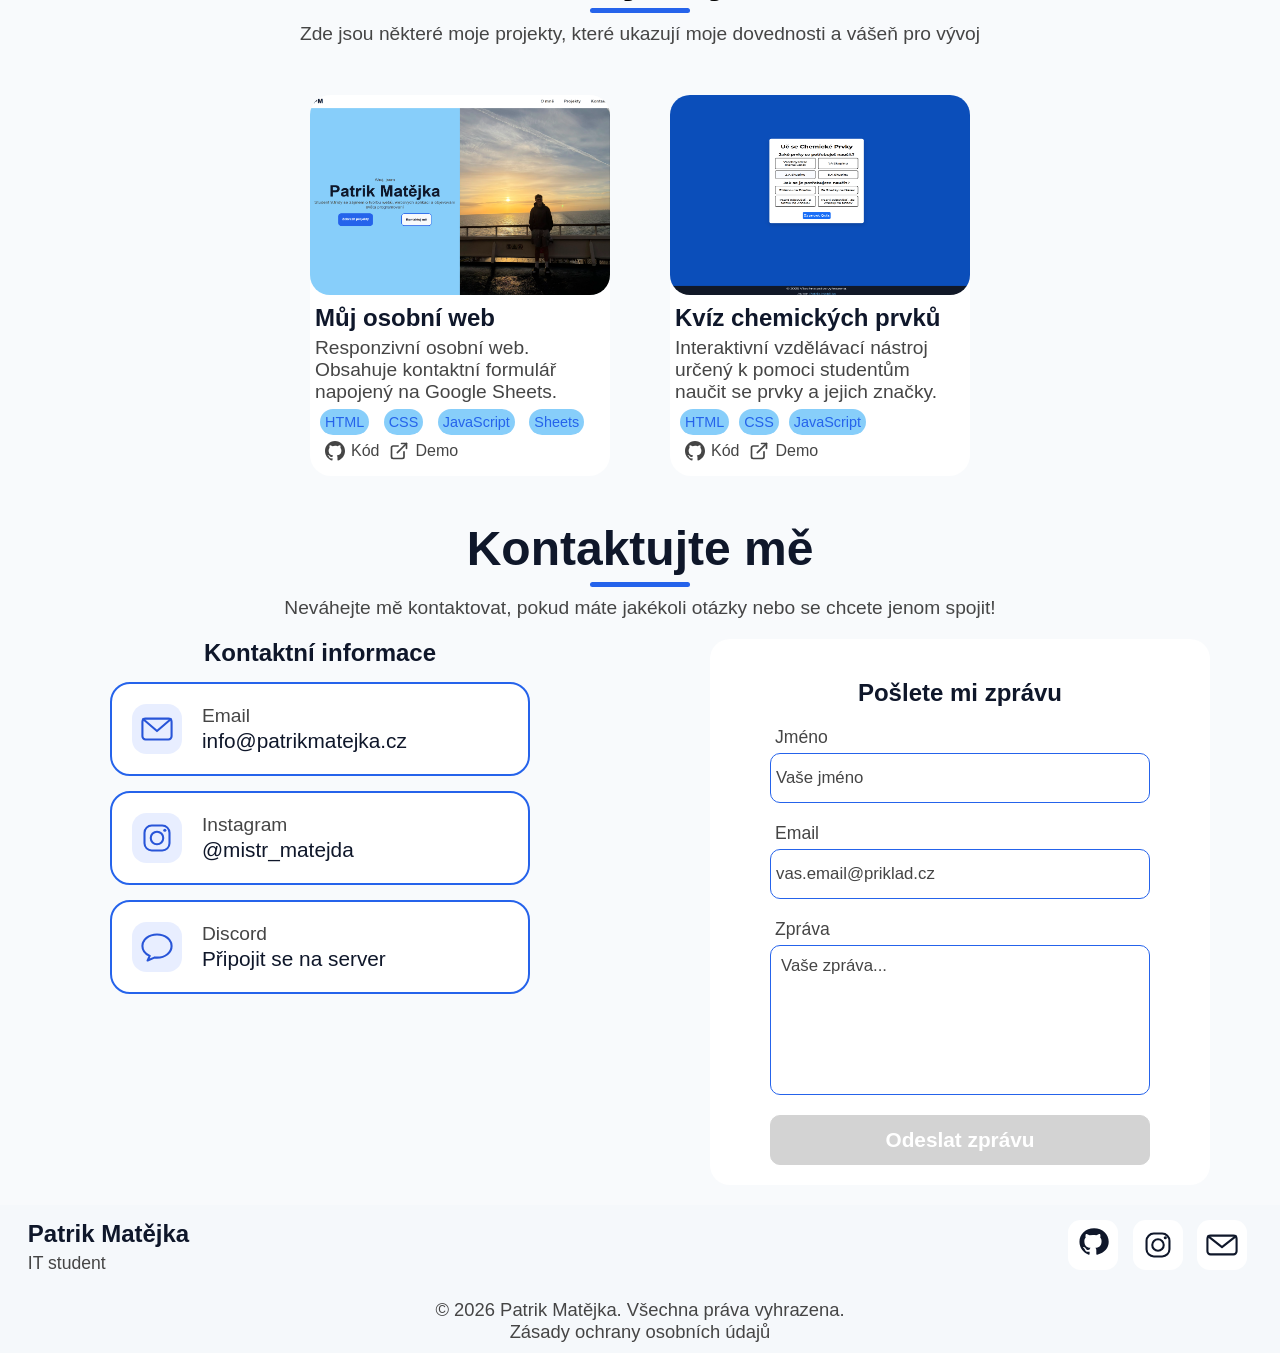
==== commit f2ec789a: "Edit footer From Future IT student to IT student" ====
--- a/index.html
+++ b/index.html
@@ -1,5 +1,5 @@
 <!DOCTYPE html>
-<html lang="cz">
+<html lang="cs">
 
 <head>
     <meta charset="UTF-8">
@@ -11,19 +11,22 @@
     <link rel="apple-touch-icon" sizes="180x180" href="photos-icons/apple-touch-icon.png" />
     <meta name="apple-mobile-web-app-title" content="Patrik Matějka" />
 
+    <!-- Umami Cloud -->
+    <script defer src="https://cloud.umami.is/script.js"
+        data-website-id="3ab436de-a758-4b66-95af-1b18e66c7a40"></script>
 
     <meta name="description"
         content="Jsem Patrik Matějka, student a webový vývojář z Prahy. Tvořím weby a webové aplikace v HTML, CSS a JavaScriptu. Podívej se na moje projekty.">
     <meta name="author" content="Patrik Matějka">
     <meta name="robots" content="index, follow">
-    <link rel="canonical" href="https://www.patrikmatejka.cz/">
+    <link rel="canonical" href="https://patrikmatejka.cz/">
 
     <!-- Open Graph -->
     <meta property="og:title" content="Patrik Matějka – Webový vývojář & Programátor">
     <meta property="og:description"
         content="Student a webový vývojář z Prahy. Tvořím weby a webové aplikace v HTML, CSS a JavaScriptu.">
-    <meta property="og:image" content="https://www.patrikmatejka.cz/photos-icons/myphoto-1.jpeg">
-    <meta property="og:url" content="https://www.patrikmatejka.cz/">
+    <meta property="og:image" content="https://patrikmatejka.cz/photos-icons/myphoto-1.jpeg">
+    <meta property="og:url" content="https://patrikmatejka.cz/">
     <meta property="og:type" content="website">
     <meta property="og:locale" content="cs_CZ">
 
@@ -31,7 +34,7 @@
     <meta name="twitter:card" content="summary_large_image">
     <meta name="twitter:title" content="Patrik Matějka – Webový vývojář">
     <meta name="twitter:description" content="Student a webový vývojář z Prahy. Tvořím weby a webové aplikace.">
-    <meta name="twitter:image" content="https://www.patrikmatejka.cz/photos-icons/myphoto-1.jpeg">
+    <meta name="twitter:image" content="https://patrikmatejka.cz/photos-icons/myphoto-1.jpeg">
     <!-- External CSS -->
     <link rel="stylesheet" href="css/style.css">
 </head>
@@ -62,7 +65,7 @@
                 <a href="#kontakt" class="btn-to-contact">Kontaktuj mě</a>
             </div>
         </div>
-        <img class="header-img" src="photos-icons/myphoto-1.jpeg" alt="Fokta Patrika Matějky" loading="lazy">
+        <img class="header-img" src="photos-icons/myphoto-1.jpeg" alt="Fotka Patrika Matějky">
     </header>
     <!-- === O mně === -->
     <section class="omne-container" id="omne">
@@ -139,7 +142,7 @@
         <p>Zde jsou některé moje projekty, které ukazují moje dovednosti a vášeň pro vývoj</p>
         <div class="portfolio-cards">
             <div class="portfolio-card fade-up">
-                <img src="/photos-icons/MyWebsite.png" alt="Fotka webu" width="100%" height="200px" loading="lazy">
+                <img src="/photos-icons/MyWebsite.png" alt="Fotka mého osobního webu" loading="lazy">
                 <div class="portfolio-card-content">
                     <h3>Můj osobní web</h3>
                     <p>Responzivní osobní web. Obsahuje kontaktní formulář napojený na Google Sheets.</p>
@@ -150,7 +153,8 @@
                         <span class="stack">Sheets</span>
                     </div>
                     <div class="portfolio-card-link-container">
-                        <a href="https://github.com/Matejda1/MyWebsite" class="portfolio-link">
+                        <a href="https://github.com/Matejda1/MyWebsite" class="portfolio-link"
+                            data-umami-event="MyWebsiteCode">
                             <svg class="link-icon" xmlns="http://www.w3.org/2000/svg" viewBox="0 0 24 24" width="20"
                                 height="20" fill="currentColor">
                                 <path
@@ -158,7 +162,7 @@
                             </svg>
                             Kód
                         </a>
-                        <a href="https://patrikmatejka.cz/" class="portfolio-link">
+                        <a href="https://patrikmatejka.cz/" class="portfolio-link" data-umami-event="MyWebsiteDemo">
                             <svg class="link-icon" xmlns="http://www.w3.org/2000/svg" viewBox="0 0 24 24" width="20"
                                 height="20" fill="none" stroke="currentColor" stroke-width="2" stroke-linecap="round"
                                 stroke-linejoin="round">
@@ -172,7 +176,7 @@
                 </div>
             </div>
             <div class="portfolio-card fade-up">
-                <img src="/photos-icons/ElementsQuiz.png" alt="Fotka webu" width="100%" height="200px" loading="lazy">
+                <img src="/photos-icons/ElementsQuiz.png" alt="Fotka webu Elements-Quiz" loading=" lazy">
                 <div class="portfolio-card-content">
                     <h3>Kvíz chemických prvků</h3>
                     <p>Interaktivní vzdělávací nástroj určený k pomoci studentům naučit se prvky a jejich značky.</p>
@@ -181,7 +185,8 @@
                             class="stack">JavaScript</span>
                     </div>
                     <div class="portfolio-card-link-container">
-                        <a href="https://github.com/Matejda1/Elements-Quiz" class="portfolio-link">
+                        <a href="https://github.com/Matejda1/Elements-Quiz" class="portfolio-link"
+                            data-umami-event="ElementsQuizCode">
                             <svg class="link-icon" xmlns="http://www.w3.org/2000/svg" viewBox="0 0 24 24" width="20"
                                 height="20" fill="currentColor">
                                 <path
@@ -189,7 +194,8 @@
                             </svg>
                             Kód
                         </a>
-                        <a href="https://matejda1.github.io/Elements-Quiz/Vzorecky" class="portfolio-link">
+                        <a href="https://matejda1.github.io/Elements-Quiz/Vzorecky" class="portfolio-link"
+                            data-umami-event="ElementsQuizDemo">
                             <svg class="link-icon" xmlns="http://www.w3.org/2000/svg" viewBox="0 0 24 24" width="20"
                                 height="20" fill="none" stroke="currentColor" stroke-width="2" stroke-linecap="round"
                                 stroke-linejoin="round">
@@ -212,7 +218,7 @@
         <div class="contact-content-container">
             <div class="contact-content-info">
                 <h3>Kontaktní informace</h3>
-                <a href="mailto:info@patrikmatejka.cz">
+                <a href="mailto:info@patrikmatejka.cz" data-umami-event="ContactEmail">
                     <div class="contact-card fade-up">
                         <svg xmlns="http://www.w3.org/2000/svg" viewBox="0 0 48 48" width="50" height="50">
                             <rect width="48" height="48" rx="14" fill="#e8eeff" />
@@ -227,7 +233,7 @@
                         </div>
                     </div>
                 </a>
-                <a href="https://www.instagram.com/mistr_matejda/">
+                <a href="https://www.instagram.com/mistr_matejda/" data-umami-event="ContactInstagram">
                     <div class="contact-card fade-up">
                         <svg xmlns="http://www.w3.org/2000/svg" viewBox="0 0 48 48" width="50" height="50">
                             <rect width="48" height="48" rx="14" fill="#e8eeff" />
@@ -242,7 +248,7 @@
                         </div>
                     </div>
                 </a>
-                <a href="https://discord.gg/YFD2nmJeun">
+                <a href="https://discord.gg/YFD2nmJeun" data-umami-event="ContactDiscord">
                     <div class="contact-card fade-up">
                         <svg xmlns="http://www.w3.org/2000/svg" viewBox="0 0 48 48" width="50" height="50">
                             <rect width="48" height="48" rx="14" fill="#e8eeff" />
@@ -278,7 +284,7 @@
                     </div>
                     <input type="text" name="honeypot" id="honeypot" style="display: none;" tabindex="-1"
                         autocomplete="off">
-                    <button id="submitBtn" type="submit">Odeslat zprávu</button>
+                    <button id="submitBtn" type="submit" data-umami-event="ContactSubmit">Odeslat zprávu</button>
                 </form>
             </div>
         </div>
@@ -288,10 +294,10 @@
         <div class="footer-content">
             <div class="footer-content-text">
                 <h3>Patrik Matějka</h3>
-                <p>Future IT student</p>
+                <p>IT student</p>
             </div>
             <div class="footer-content-icons">
-                <a href="https://github.com/Matejda1">
+                <a href="https://github.com/Matejda1" data-umami-event="FooterGithub">
                     <svg xmlns="http://www.w3.org/2000/svg" viewBox="0 0 48 48" width="50" height="50">
                         <rect width="48" height="48" rx="12" fill="#f1f3f5" />
                         <path transform="translate(11, 8) scale(1.08)"
@@ -299,7 +305,7 @@
                             fill="#0F172A" />
                     </svg>
                 </a>
-                <a href="https://www.instagram.com/mistr_matejda/">
+                <a href="https://www.instagram.com/mistr_matejda/" data-umami-event="FooterInstagram">
                     <svg xmlns="http://www.w3.org/2000/svg" viewBox="0 0 48 48" width="50" height="50">
                         <rect width="48" height="48" rx="12" fill="#f1f3f5" />
                         <rect x="13" y="13" width="22" height="22" rx="7" fill="none" stroke="#0F172A"
@@ -308,7 +314,7 @@
                         <circle cx="31" cy="17" r="1.5" fill="#0F172A" />
                     </svg>
                 </a>
-                <a href="mailto:info@patrikmatejka.cz">
+                <a href="mailto:info@patrikmatejka.cz" data-umami-event="FooterEmail">
                     <svg xmlns="http://www.w3.org/2000/svg" viewBox="0 0 48 48" width="50" height="50">
                         <rect width="48" height="48" rx="12" fill="#f1f3f5" />
                         <rect x="10" y="15" width="28" height="18" rx="3" fill="none" stroke="#0F172A"
@@ -321,7 +327,7 @@
         </div>
         <div class="footer-oficials">
             <p>© <span class="footer-year"></span> Patrik Matějka. Všechna práva vyhrazena.</p>
-            <a href="Privacy-policy.html">Zásady ochrany osobních údajů</a>
+            <a href="Privacy-policy.html" data-umami-event="FooterPrivacyPolicy">Zásady ochrany osobních údajů</a>
         </div>
     </footer>
 
--- a/css/style.css
+++ b/css/style.css
@@ -68,7 +68,7 @@
     transform: translateY(40px);
     animation: fadeUp ease forwards;
     animation-timeline: view();
-    animation-range: entry 0% cover 30%;
+    animation-range: entry 0% cover 40%;
 }
 
 @keyframes fadeUp {
@@ -480,6 +480,8 @@
 
 .portfolio-card>img {
     border-radius: 20px;
+    width: 100%;
+    height: 200px;
 }
 
 .portfolio-card-content {
@@ -781,11 +783,11 @@
     color: var(--text-grey);
 }
 
-.footer-oficials>a{
-    color: var(--text-grey);
-}
-
-.footer-oficials>a:hover{
+.footer-oficials>a {
+    color: var(--text-grey);
+}
+
+.footer-oficials>a:hover {
     color: var(--secondary-blue);
     text-decoration: underline;
     transition: var(--transition-secondary);
